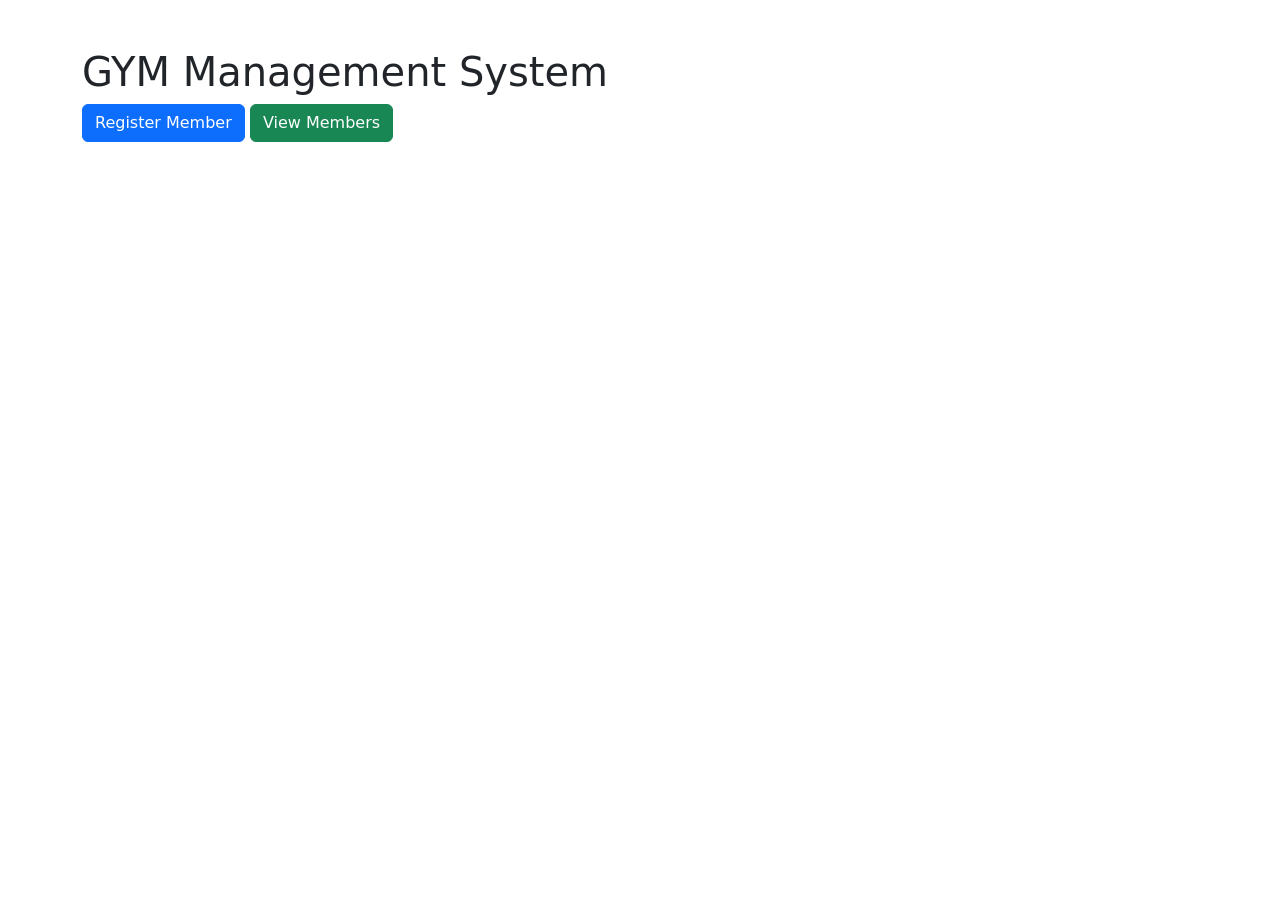
==== src/main/resources/templates/index.html @ b04e3d46 "feat: add HTML templates for gym management system" ====
<!DOCTYPE html>
<html xmlns:th="http://www.thymeleaf.org">
<head>
    <title>Gym System</title>
    <link rel="stylesheet" href="https://cdn.jsdelivr.net/npm/bootstrap@5.3.0/dist/css/bootstrap.min.css">
</head>
<body class="container mt-5">

<h1>GYM Management System</h1>

<a href="/register" class="btn btn-primary">Register Member</a>
<a href="/members" class="btn btn-success">View Members</a>

</body>
</html>
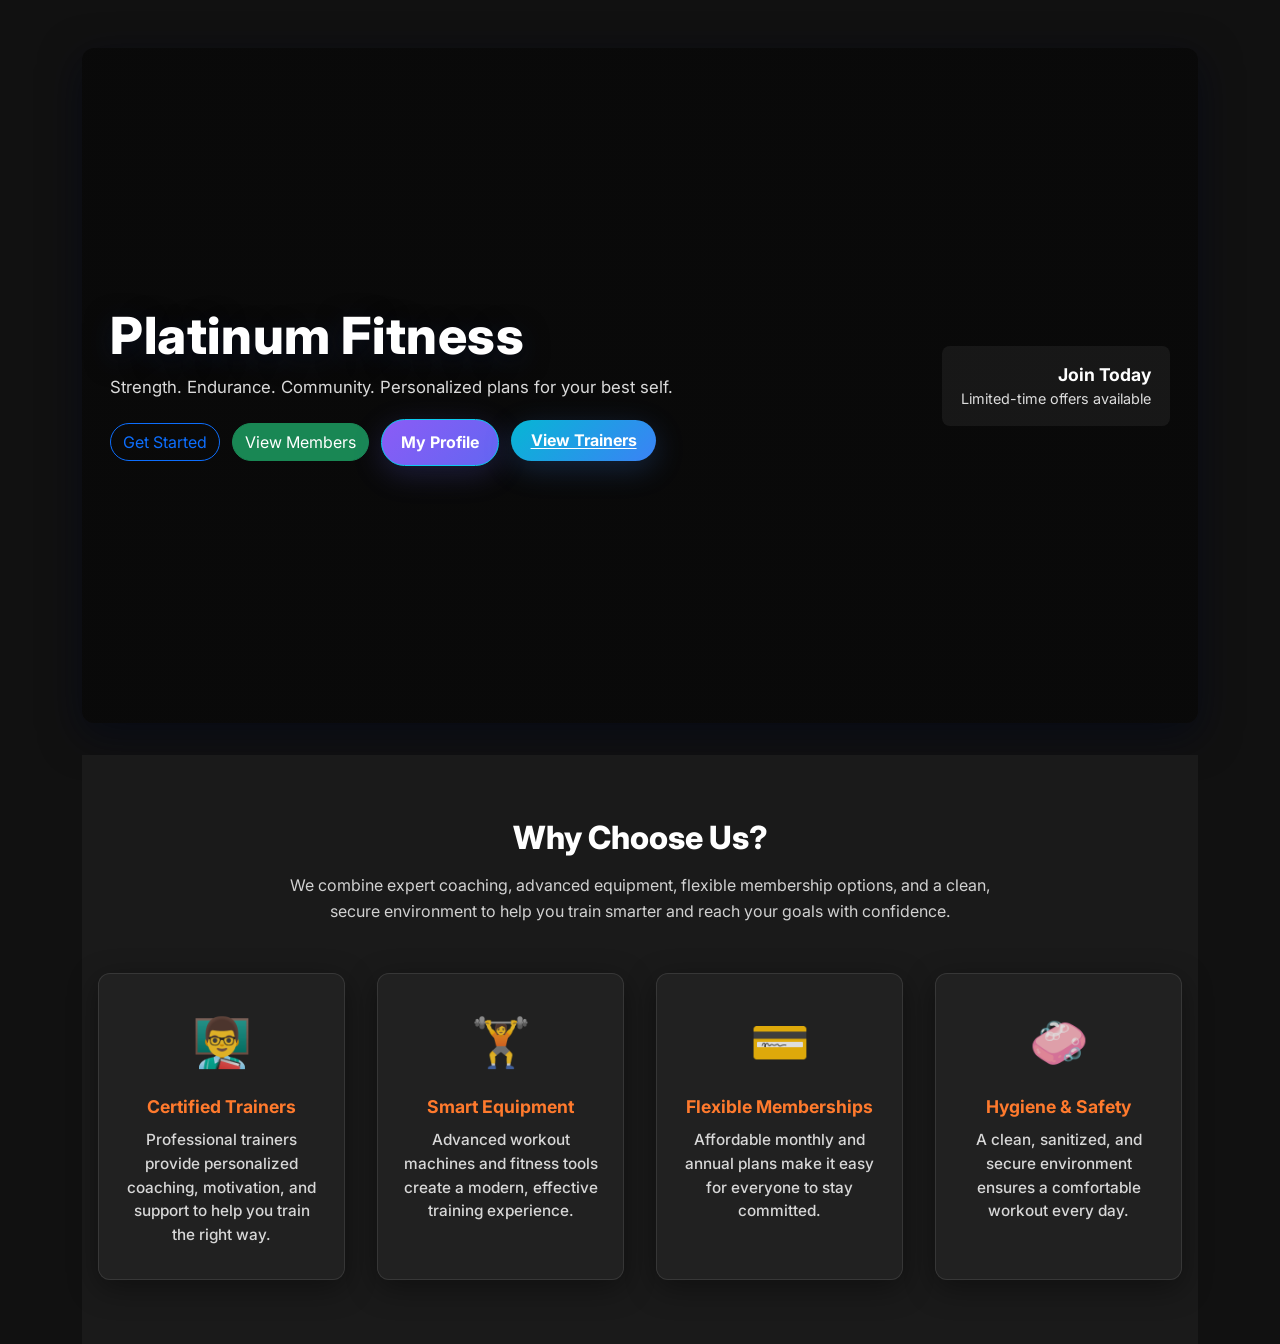
==== commit 5752cd89: "feat: add profile management features with enhanced member details and UI updates" ====
--- a/src/main/resources/templates/index.html
+++ b/src/main/resources/templates/index.html
@@ -1,15 +1,187 @@
 <!DOCTYPE html>
-<html xmlns:th="http://www.thymeleaf.org">
+<html lang="en" xmlns:th="http://www.thymeleaf.org">
 <head>
     <title>Gym System</title>
     <link rel="stylesheet" href="https://cdn.jsdelivr.net/npm/bootstrap@5.3.0/dist/css/bootstrap.min.css">
+    <style>
+        @import url('https://fonts.googleapis.com/css2?family=Inter:wght@300;400;600;800&display=swap');
+        :root{
+            --accent-1: #06b6d4;
+            --accent-2: #3b82f6;
+            --muted: rgba(255,255,255,0.85);
+        }
+        html,body{height:100%;}
+        body{
+            font-family: 'Inter', system-ui, -apple-system, 'Segoe UI', Roboto, 'Helvetica Neue', Arial;
+            margin:0;
+            background:#111;
+        }
+        .hero{
+            min-height:75vh;
+            display:flex;
+            align-items:center;
+            justify-content:center;
+            color:var(--muted);
+            background-image: linear-gradient(180deg, rgba(0,0,0,0.45), rgba(0,0,0,0.45)), url('/images/home_bg.jpg');
+            background-size:cover;
+            background-position:center;
+            border-radius:12px;
+            box-shadow: 0 12px 40px rgba(2,6,23,0.6);
+            padding:3rem 1rem;
+        }
+        .hero-card{
+            max-width:1100px;
+            width:100%;
+            display:flex;
+            gap:2rem;
+            align-items:center;
+            justify-content:space-between;
+        }
+        .hero-left{flex:1}
+        .brand-title{
+            font-size:clamp(1.6rem, 4vw, 3.2rem);
+            font-weight:800;
+            letter-spacing:0.6px;
+            margin:0 0 .5rem 0;
+            color:#fff;
+            text-shadow: 0 6px 26px rgba(11,21,47,0.6);
+        }
+        .tagline{color:var(--muted); margin:0 0 1.2rem 0; font-size:1.05rem}
+        .hero-actions{margin-top:1rem}
+        .btn-trainers{
+            background: linear-gradient(135deg, var(--accent-1) 0%, var(--accent-2) 100%);
+            color:#fff;
+            border:none;
+            padding:.65rem 1.2rem;
+            font-weight:700;
+            border-radius:999px;
+            box-shadow:0 8px 30px rgba(59,130,246,0.22);
+            transition: transform .15s ease, box-shadow .15s ease;
+        }
+        .btn-trainers:hover{transform:translateY(-4px); box-shadow:0 18px 40px rgba(59,130,246,0.24)}
+        .btn-outline-primary{border-radius:999px}
+        .btn-success{border-radius:999px}
+        .btn-info{background:linear-gradient(135deg, #8b5cf6 0%, #6366f1 100%); color:#fff; border-radius:999px; padding:.65rem 1.2rem; font-weight:700; box-shadow:0 8px 30px rgba(99,102,241,0.22); transition: transform .15s ease, box-shadow .15s ease}
+        .btn-info:hover{transform:translateY(-4px); box-shadow:0 18px 40px rgba(99,102,241,0.24); color:#fff}
+        .hero-right{flex:0 0 300px; text-align:right}
+        @media (max-width:768px){
+            .hero-card{flex-direction:column; text-align:center}
+            .hero-right{text-align:center}
+        }
+
+        /* Why Choose Us Section */
+        .why-choose-section{
+            background:#1a1a1a;
+            color:var(--muted);
+            padding:4rem 1rem;
+            margin-top:2rem;
+        }
+        .why-choose-container{max-width:1100px; margin:0 auto}
+        .why-choose-header{text-align:center; margin-bottom:3rem}
+        .why-choose-title{color:#fff; font-size:2rem; font-weight:800; margin-bottom:1rem}
+        .why-choose-intro{color:rgba(255,255,255,0.8); max-width:700px; margin:0 auto; line-height:1.6; font-size:1rem}
+        .why-choose-grid{display:grid; grid-template-columns:repeat(auto-fit, minmax(240px, 1fr)); gap:2rem; margin-top:2rem}
+        .feature-box{
+            background:rgba(255,255,255,0.03);
+            border:1px solid rgba(255,255,255,0.1);
+            border-radius:12px;
+            padding:2rem 1.5rem;
+            text-align:center;
+            transition:all 0.3s ease;
+            box-shadow:0 8px 30px rgba(0,0,0,0.4);
+        }
+        .feature-box:hover{
+            background:rgba(255,255,255,0.05);
+            border-color:rgba(255,255,255,0.2);
+            transform:translateY(-8px);
+            box-shadow:0 12px 40px rgba(0,0,0,0.5);
+        }
+        .feature-icon{
+            font-size:3rem;
+            margin-bottom:1rem;
+            display:block;
+        }
+        .feature-title{
+            color:#ff7a2d;
+            font-weight:700;
+            margin-bottom:0.5rem;
+            font-size:1.1rem;
+        }
+        .feature-subtitle{
+            color:rgba(255,255,255,0.82);
+            font-weight:500;
+            margin:0;
+            font-size:0.96rem;
+            line-height:1.55;
+        }
+        @media (max-width:992px){
+            .why-choose-grid{grid-template-columns:repeat(2, 1fr); gap:1.5rem}
+        }
+        @media (max-width:600px){
+            .why-choose-grid{grid-template-columns:1fr}
+            .why-choose-title{font-size:1.5rem}
+            .why-choose-intro{font-size:0.95rem}
+        }
+    </style>
 </head>
 <body class="container mt-5">
 
-<h1>GYM Management System</h1>
+<section class="hero">
+    <div class="hero-card container">
+        <div class="hero-left">
+            <h1 class="brand-title">Platinum Fitness</h1>
+            <p class="tagline">Strength. Endurance. Community. Personalized plans for your best self.</p>
+            <div class="hero-actions">
+                <a href="/register" class="btn btn-outline-primary me-2">Get Started</a>
+                <a href="/members" class="btn btn-success me-2">View Members</a>
+                <a href="/profile" class="btn btn-info me-2">My Profile</a>
+                <a href="/trainers" class="btn-trainers">View Trainers</a>
+            </div>
+        </div>
+        <div class="hero-right d-none d-md-block">
+            <!-- small accent text or logo area -->
+            <div style="background:rgba(255,255,255,0.06); padding:1rem 1.2rem; border-radius:8px; display:inline-block">
+                <strong style="font-size:1.1rem; color:#fff">Join Today</strong>
+                <div style="font-size:.9rem; color:var(--muted)">Limited-time offers available</div>
+            </div>
+        </div>
+    </div>
+</section>
 
-<a href="/register" class="btn btn-primary">Register Member</a>
-<a href="/members" class="btn btn-success">View Members</a>
+<section class="why-choose-section">
+    <div class="why-choose-container">
+        <div class="why-choose-header">
+            <h2 class="why-choose-title">Why Choose Us?</h2>
+            <p class="why-choose-intro">We combine expert coaching, advanced equipment, flexible membership options, and a clean, secure environment to help you train smarter and reach your goals with confidence.</p>
+        </div>
+
+        <div class="why-choose-grid">
+            <div class="feature-box">
+                <span class="feature-icon">👨‍🏫</span>
+                <div class="feature-title">Certified Trainers</div>
+                <h4 class="feature-subtitle">Professional trainers provide personalized coaching, motivation, and support to help you train the right way.</h4>
+            </div>
+
+            <div class="feature-box">
+                <span class="feature-icon">🏋️</span>
+                <div class="feature-title">Smart Equipment</div>
+                <h4 class="feature-subtitle">Advanced workout machines and fitness tools create a modern, effective training experience.</h4>
+            </div>
+
+            <div class="feature-box">
+                <span class="feature-icon">💳</span>
+                <div class="feature-title">Flexible Memberships</div>
+                <h4 class="feature-subtitle">Affordable monthly and annual plans make it easy for everyone to stay committed.</h4>
+            </div>
+
+            <div class="feature-box">
+                <span class="feature-icon">🧼</span>
+                <div class="feature-title">Hygiene & Safety</div>
+                <h4 class="feature-subtitle">A clean, sanitized, and secure environment ensures a comfortable workout every day.</h4>
+            </div>
+        </div>
+    </div>
+</section>
 
 </body>
 </html>
